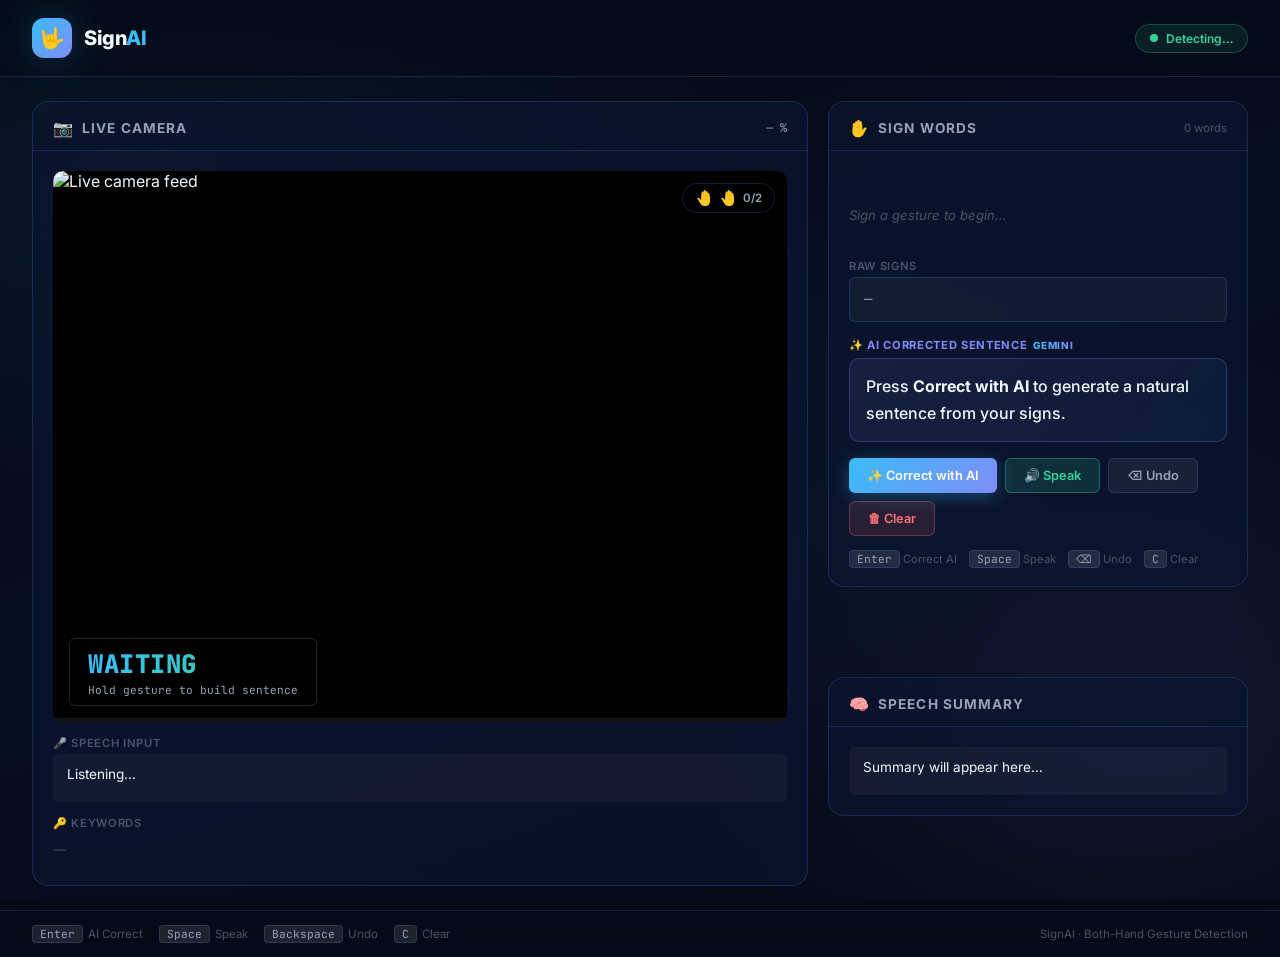
==== web_app/templates/index.html @ 4e998fcb "Initial commit of EduVision Assistant" ====
<!DOCTYPE html>
<html lang="en">
<head>
  <meta charset="UTF-8" />
  <meta name="viewport" content="width=device-width, initial-scale=1.0"/>
  <title>Sign Language AI — Gesture to Sentence</title>
  <meta name="description" content="AI-powered sign language gesture detection that converts both-hand signs into natural English sentences in real time."/>
  <link rel="preconnect" href="https://fonts.googleapis.com">
  <link href="https://fonts.googleapis.com/css2?family=Inter:wght@300;400;500;600;700;800&family=JetBrains+Mono:wght@400;500&display=swap" rel="stylesheet">

  <style>
    /* ── Reset & Tokens ─────────────────────────────────── */
    *, *::before, *::after { box-sizing: border-box; margin: 0; padding: 0; }

    :root {
      --bg-deep:   #050a18;
      --bg-card:   rgba(12, 22, 48, 0.72);
      --bg-card2:  rgba(15, 28, 60, 0.80);
      --border:    rgba(100, 160, 255, 0.18);
      --border-hi: rgba(100, 200, 255, 0.40);
      --accent1:   #38bdf8;
      --accent2:   #818cf8;
      --accent3:   #34d399;
      --accent4:   #fb923c;
      --danger:    #f87171;
      --text-hi:   #f0f9ff;
      --text-mid:  #94a3b8;
      --text-low:  #475569;
      --glow1: 0 0 40px rgba(56,189,248,.25);
      --glow2: 0 0 40px rgba(129,140,248,.25);
      --radius:    16px;
      --radius-sm: 10px;
      --radius-xs: 6px;
    }

    html { scroll-behavior: smooth; }

    body {
      font-family: 'Inter', sans-serif;
      background: var(--bg-deep);
      color: var(--text-hi);
      min-height: 100vh;
      overflow-x: hidden;
    }

    /* ── Animated background ────────────────────────────── */
    body::before {
      content: '';
      position: fixed; inset: 0; z-index: -1;
      background:
        radial-gradient(ellipse 80% 60% at 10% 20%,  rgba(56,189,248,.08)  0%, transparent 60%),
        radial-gradient(ellipse 60% 70% at 90% 80%,  rgba(129,140,248,.10) 0%, transparent 60%),
        radial-gradient(ellipse 50% 50% at 50% 50%,  rgba(52,211,153,.04)  0%, transparent 70%),
        linear-gradient(160deg, #030711 0%, #060e22 50%, #030711 100%);
      animation: bgShift 20s ease-in-out infinite alternate;
    }
    @keyframes bgShift {
      0%   { opacity: 1; }
      50%  { opacity: 0.85; }
      100% { opacity: 1; }
    }

    /* ── Layout ─────────────────────────────────────────── */
    .app-shell {
      display: grid;
      grid-template-rows: auto 1fr auto;
      min-height: 100vh;
      gap: 0;
    }

    /* ── Header ─────────────────────────────────────────── */
    header {
      padding: 18px 32px;
      display: flex;
      align-items: center;
      justify-content: space-between;
      border-bottom: 1px solid var(--border);
      backdrop-filter: blur(12px);
      background: rgba(5,10,24,.60);
      position: sticky; top: 0; z-index: 100;
    }

    .logo {
      display: flex; align-items: center; gap: 12px;
    }
    .logo-icon {
      width: 40px; height: 40px; border-radius: 12px;
      background: linear-gradient(135deg, var(--accent1), var(--accent2));
      display: flex; align-items: center; justify-content: center;
      font-size: 20px;
      box-shadow: var(--glow1);
    }
    .logo-text { font-size: 1.25rem; font-weight: 800; letter-spacing: -.4px; }
    .logo-text span { color: var(--accent1); }

    .status-pill {
      display: flex; align-items: center; gap: 8px;
      padding: 6px 14px; border-radius: 999px;
      background: rgba(52,211,153,.1);
      border: 1px solid rgba(52,211,153,.25);
      font-size: .75rem; font-weight: 600; color: var(--accent3);
    }
    .status-dot {
      width: 8px; height: 8px; border-radius: 50%;
      background: var(--accent3);
      animation: pulse-dot 1.6s ease-in-out infinite;
    }
    @keyframes pulse-dot {
      0%,100% { opacity: 1; transform: scale(1); }
      50%      { opacity: .5; transform: scale(.7); }
    }

    /* ── Main grid ──────────────────────────────────────── */
    main {
      display: grid;
      grid-template-columns: 1fr 420px;
      grid-template-rows: auto auto;
      gap: 20px;
      padding: 24px 32px;
      align-items: start;
    }

    /* ── Card base ──────────────────────────────────────── */
    .card {
      background: var(--bg-card);
      border: 1px solid var(--border);
      border-radius: var(--radius);
      backdrop-filter: blur(18px);
      transition: border-color .3s;
    }
    .card:hover { border-color: var(--border-hi); }
    .card-header {
      display: flex; align-items: center; justify-content: space-between;
      padding: 16px 20px 12px;
      border-bottom: 1px solid var(--border);
    }
    .card-title {
      display: flex; align-items: center; gap: 8px;
      font-size: .85rem; font-weight: 700;
      text-transform: uppercase; letter-spacing: .08em;
      color: var(--text-mid);
    }
    .card-title-icon { font-size: 1rem; }
    .card-body { padding: 20px; }

    /* ── Camera card ────────────────────────────────────── */
    .cam-card {
      grid-row: 1 / 3;
      display: flex; flex-direction: column;
    }
    .cam-wrapper {
      position: relative;
      border-radius: var(--radius-sm);
      overflow: hidden;
      background: #000;
      aspect-ratio: 4/3;
    }
    .cam-wrapper img {
      width: 100%; height: 100%;
      object-fit: cover;
      display: block;
    }

    /* Gesture badge */
    .gesture-badge {
      position: absolute; bottom: 16px; left: 16px;
      background: rgba(0,0,0,.72);
      border: 1px solid rgba(255,255,255,.15);
      border-radius: var(--radius-xs);
      padding: 8px 18px;
      backdrop-filter: blur(10px);
    }
    .gesture-label {
      font-size: 1.6rem; font-weight: 800; letter-spacing: .02em;
      font-family: 'JetBrains Mono', monospace;
      background: linear-gradient(90deg, var(--accent1), var(--accent3));
      -webkit-background-clip: text; -webkit-text-fill-color: transparent;
      background-clip: text;
      transition: all .3s;
    }
    .gesture-meta {
      font-size: .7rem; color: var(--text-mid); margin-top: 2px;
      font-family: 'JetBrains Mono', monospace;
    }

    /* Hands indicator badge */
    .hands-badge {
      position: absolute; top: 12px; right: 12px;
      display: flex; align-items: center; gap: 6px;
      background: rgba(0,0,0,.65); border-radius: 999px;
      padding: 5px 12px; font-size: .72rem; font-weight: 600;
      border: 1px solid var(--border);
      backdrop-filter: blur(8px);
    }
    .hand-icon { font-size: .9rem; transition: filter .3s; }
    .hand-icon.active { filter: drop-shadow(0 0 6px var(--accent3)); }

    /* Confidence bar inside camera */
    .conf-bar-wrap {
      position: absolute; bottom: 0; left: 0; right: 0;
      height: 4px; background: rgba(255,255,255,.08);
    }
    .conf-bar-fill {
      height: 100%; border-radius: 0 2px 0 0;
      background: linear-gradient(90deg, var(--accent3), var(--accent1));
      transition: width .25s ease;
      box-shadow: 0 0 8px var(--accent1);
    }

    /* Stable progress */
    .stable-stripe {
      position: absolute; bottom: 4px; left: 0;
      height: 3px; background: var(--accent3);
      border-radius: 0 2px 0 0;
      width: 0%; transition: width .1s linear;
      box-shadow: 0 0 6px var(--accent3);
    }

    /* ── Sign sentence panel ────────────────────────────── */
    .sentence-panel {
      display: flex; flex-direction: column; gap: 16px;
    }

    /* Word chips row */
    .chips-wrap {
      min-height: 56px;
      display: flex; flex-wrap: wrap; gap: 8px;
      align-items: center;
    }
    .chip {
      display: inline-flex; align-items: center; gap: 6px;
      padding: 6px 14px; border-radius: 999px;
      background: rgba(56,189,248,.12);
      border: 1px solid rgba(56,189,248,.30);
      font-size: .82rem; font-weight: 600;
      color: var(--accent1);
      font-family: 'JetBrains Mono', monospace;
      animation: chipIn .25s cubic-bezier(.175,.885,.32,1.275) both;
    }
    @keyframes chipIn {
      from { transform: scale(0.6) translateY(6px); opacity: 0; }
      to   { transform: scale(1)   translateY(0px); opacity: 1; }
    }
    .chip-idx { font-size: .65rem; opacity: .5; }
    .chips-placeholder {
      font-size: .82rem; color: var(--text-low); font-style: italic;
    }

    /* Raw sentence */
    .raw-sentence {
      font-family: 'JetBrains Mono', monospace;
      font-size: .88rem; color: var(--text-mid);
      min-height: 28px; line-height: 1.6;
      padding: 10px 14px;
      background: rgba(255,255,255,.04);
      border-radius: var(--radius-xs);
      border: 1px solid var(--border);
      word-break: break-word;
    }
    .raw-label { font-size: .7rem; color: var(--text-low); margin-bottom: 4px; font-weight: 600; text-transform: uppercase; letter-spacing: .06em; }

    /* AI corrected */
    .ai-sentence {
      font-size: 1rem; font-weight: 500; color: var(--text-hi);
      min-height: 36px; line-height: 1.7;
      padding: 14px 16px;
      background: linear-gradient(135deg, rgba(129,140,248,.10), rgba(56,189,248,.06));
      border-radius: var(--radius-sm);
      border: 1px solid rgba(129,140,248,.25);
      word-break: break-word;
      transition: all .4s;
    }
    .ai-sentence.correcting {
      animation: aiPulse 1.2s ease-in-out infinite;
    }
    @keyframes aiPulse {
      0%,100% { border-color: rgba(129,140,248,.25); }
      50%      { border-color: rgba(129,140,248,.70); box-shadow: 0 0 20px rgba(129,140,248,.2); }
    }
    .ai-label {
      font-size: .7rem; color: var(--accent2);
      margin-bottom: 6px; font-weight: 700;
      text-transform: uppercase; letter-spacing: .06em;
      display: flex; align-items: center; gap: 6px;
    }
    .ai-badge {
      background: linear-gradient(90deg, var(--accent1), var(--accent2));
      -webkit-background-clip: text; -webkit-text-fill-color: transparent;
      background-clip: text;
      font-size: .62rem; font-weight: 800;
    }

    /* Action buttons */
    .btn-row {
      display: flex; gap: 8px; flex-wrap: wrap;
    }
    .btn {
      display: inline-flex; align-items: center; gap: 6px;
      padding: 9px 18px; border-radius: var(--radius-xs);
      font-family: 'Inter', sans-serif;
      font-size: .8rem; font-weight: 600;
      cursor: pointer; border: none;
      transition: all .2s; white-space: nowrap;
    }
    .btn:active { transform: scale(.95); }

    .btn-primary {
      background: linear-gradient(135deg, var(--accent1), var(--accent2));
      color: #fff;
      box-shadow: 0 4px 18px rgba(56,189,248,.30);
    }
    .btn-primary:hover { box-shadow: 0 6px 24px rgba(56,189,248,.50); }

    .btn-success {
      background: rgba(52,211,153,.15);
      border: 1px solid rgba(52,211,153,.35);
      color: var(--accent3);
    }
    .btn-success:hover { background: rgba(52,211,153,.25); }

    .btn-ghost {
      background: rgba(255,255,255,.06);
      border: 1px solid var(--border);
      color: var(--text-mid);
    }
    .btn-ghost:hover { background: rgba(255,255,255,.10); color: var(--text-hi); }

    .btn-danger {
      background: rgba(248,113,113,.12);
      border: 1px solid rgba(248,113,113,.30);
      color: var(--danger);
    }
    .btn-danger:hover { background: rgba(248,113,113,.22); }

    .btn:disabled { opacity: .45; cursor: not-allowed; transform: none !important; }

    /* ── Speech / Keywords ──────────────────────────────── */
    .info-grid {
      display: grid; grid-template-columns: 1fr 1fr; gap: 14px;
    }
    .info-text {
      font-size: .85rem; color: var(--text-hi); line-height: 1.6;
      padding: 10px 14px;
      background: rgba(255,255,255,.04);
      border-radius: var(--radius-xs);
      min-height: 48px;
    }
    .kw-wrap { display: flex; flex-wrap: wrap; gap: 6px; padding: 8px 0; }
    .kw-tag {
      padding: 3px 10px; border-radius: 999px;
      background: rgba(251,146,60,.10);
      border: 1px solid rgba(251,146,60,.25);
      font-size: .73rem; font-weight: 600;
      color: var(--accent4);
    }

    /* ── Footer ─────────────────────────────────────────── */
    footer {
      padding: 14px 32px;
      border-top: 1px solid var(--border);
      display: flex; align-items: center; justify-content: space-between;
      backdrop-filter: blur(12px);
      background: rgba(5,10,24,.60);
    }
    .kbd-hint {
      display: flex; gap: 16px; flex-wrap: wrap;
      font-size: .72rem; color: var(--text-low);
    }
    .kbd-hint span { display: flex; align-items: center; gap: 5px; }
    kbd {
      background: rgba(255,255,255,.1);
      border: 1px solid var(--border);
      border-radius: 4px; padding: 1px 7px;
      font-family: 'JetBrains Mono', monospace;
      font-size: .7rem; color: var(--text-mid);
    }
    .footer-brand { font-size: .72rem; color: var(--text-low); }

    /* ── Toast notification ─────────────────────────────── */
    #toast {
      position: fixed; bottom: 80px; right: 24px; z-index: 999;
      background: rgba(15,28,60,.95);
      border: 1px solid var(--border-hi);
      border-radius: var(--radius-sm);
      padding: 12px 20px;
      font-size: .82rem; color: var(--text-hi);
      backdrop-filter: blur(16px);
      transform: translateY(20px); opacity: 0;
      transition: all .3s; pointer-events: none;
      box-shadow: 0 8px 32px rgba(0,0,0,.40);
    }
    #toast.show { transform: translateY(0); opacity: 1; }

    /* ── Scrollbar ──────────────────────────────────────── */
    ::-webkit-scrollbar { width: 6px; }
    ::-webkit-scrollbar-track { background: transparent; }
    ::-webkit-scrollbar-thumb { background: var(--border); border-radius: 3px; }

    /* ── Responsive ─────────────────────────────────────── */
    @media (max-width: 900px) {
      main { grid-template-columns: 1fr; grid-template-rows: auto; }
      .cam-card { grid-row: auto; }
      header, footer { padding: 14px 20px; }
      main { padding: 16px 20px; }
    }
  </style>
</head>

<body>
<div class="app-shell">

  <!-- ══ HEADER ══════════════════════════════════════════ -->
  <header>
    <div class="logo">
      <div class="logo-icon">🤟</div>
      <div class="logo-text">Sign<span>AI</span></div>
    </div>
    <div style="display:flex; gap:12px; align-items:center;">
      <div class="status-pill">
        <span class="status-dot"></span>
        <span id="hands-status">Detecting…</span>
      </div>
    </div>
  </header>

  <!-- ══ MAIN ════════════════════════════════════════════ -->
  <main>

    <!-- Camera card (left, tall) -->
    <div class="card cam-card">
      <div class="card-header">
        <div class="card-title">
          <span class="card-title-icon">📷</span> Live Camera
        </div>
        <div id="conf-label" style="font-size:.75rem; color:var(--text-mid); font-family:'JetBrains Mono',monospace;">— %</div>
      </div>
      <div class="card-body" style="flex:1; display:flex; flex-direction:column; gap:14px;">
        <div class="cam-wrapper">
          <img src="/video" id="cam-feed" alt="Live camera feed"/>

          <!-- Hands badges -->
          <div class="hands-badge">
            <span class="hand-icon" id="hand-l" title="Left hand">🤚</span>
            <span class="hand-icon" id="hand-r" title="Right hand">🤚</span>
            <span id="hand-count-text" style="color:var(--text-mid)">0/2</span>
          </div>

          <!-- Gesture overlay badge -->
          <div class="gesture-badge">
            <div class="gesture-label" id="gesture-main">WAITING</div>
            <div class="gesture-meta" id="gesture-meta">Hold gesture to build sentence</div>
          </div>

          <!-- Confidence bar -->
          <div class="conf-bar-wrap">
            <div class="conf-bar-fill" id="conf-bar" style="width:0%"></div>
          </div>

          <!-- Stable progress stripe -->
          <div class="stable-stripe" id="stable-stripe"></div>
        </div>

        <!-- Quick info: speech input -->
        <div>
          <div class="raw-label">🎤 Speech Input</div>
          <div class="info-text" id="speech-text">Listening…</div>
        </div>

        <!-- Keywords -->
        <div>
          <div class="raw-label">🔑 Keywords</div>
          <div class="kw-wrap" id="keywords-wrap">
            <span style="color:var(--text-low); font-size:.8rem;">—</span>
          </div>
        </div>
      </div>
    </div>

    <!-- ── Sign sentence panel (right, top) ── -->
    <div class="card sentence-panel" style="padding:0;">
      <div class="card-header">
        <div class="card-title">
          <span class="card-title-icon">✋</span> Sign Words
        </div>
        <div style="font-size:.72rem; color:var(--text-low);" id="word-count">0 words</div>
      </div>
      <div class="card-body" style="display:flex; flex-direction:column; gap:16px;">

        <!-- Chips -->
        <div class="chips-wrap" id="chips-container">
          <span class="chips-placeholder" id="chips-placeholder">Sign a gesture to begin…</span>
        </div>

        <!-- Raw sentence -->
        <div>
          <div class="raw-label">Raw Signs</div>
          <div class="raw-sentence" id="raw-sentence">—</div>
        </div>

        <!-- AI corrected sentence -->
        <div>
          <div class="ai-label">
            <span>✨ AI Corrected Sentence</span>
            <span class="ai-badge">GEMINI</span>
          </div>
          <div class="ai-sentence" id="ai-sentence">Press <strong>Correct with AI</strong> to generate a natural sentence from your signs.</div>
        </div>

        <!-- Action buttons -->
        <div class="btn-row">
          <button class="btn btn-primary" id="btn-correct" onclick="correctWithAI()">
            ✨ Correct with AI
          </button>
          <button class="btn btn-success" id="btn-speak" onclick="speakSentence()">
            🔊 Speak
          </button>
          <button class="btn btn-ghost" id="btn-backspace" onclick="backspace()">
            ⌫ Undo
          </button>
          <button class="btn btn-danger" id="btn-clear" onclick="clearAll()">
            🗑 Clear
          </button>
        </div>

        <!-- Keyboard shortcuts reminder -->
        <div style="font-size:.7rem; color:var(--text-low); display:flex; gap:12px; flex-wrap:wrap;">
          <span><kbd>Enter</kbd> Correct AI</span>
          <span><kbd>Space</kbd> Speak</span>
          <span><kbd>⌫</kbd> Undo</span>
          <span><kbd>C</kbd> Clear</span>
        </div>
      </div>
    </div>

    <!-- ── Summary panel (right, bottom) ── -->
    <div class="card" style="padding:0;">
      <div class="card-header">
        <div class="card-title">
          <span class="card-title-icon">🧠</span> Speech Summary
        </div>
      </div>
      <div class="card-body">
        <div class="info-text" id="summary-text">Summary will appear here…</div>
      </div>
    </div>

  </main>

  <!-- ══ FOOTER ══════════════════════════════════════════ -->
  <footer>
    <div class="kbd-hint">
      <span><kbd>Enter</kbd> AI Correct</span>
      <span><kbd>Space</kbd> Speak</span>
      <span><kbd>Backspace</kbd> Undo</span>
      <span><kbd>C</kbd> Clear</span>
    </div>
    <div class="footer-brand">SignAI · Both-Hand Gesture Detection</div>
  </footer>
</div>

<!-- Toast -->
<div id="toast"></div>

<script>
/* ════════════════════════════════════════════════════════
   STATE
════════════════════════════════════════════════════════ */
let currentGesture    = 'WAITING';
let currentWords      = [];
let isCorrecting      = false;
let prevWordCount     = 0;
let toastTimer        = null;

/* ════════════════════════════════════════════════════════
   POLL GESTURE (200 ms)
════════════════════════════════════════════════════════ */
async function pollGesture() {
  try {
    const r = await fetch('/gesture');
    const d = await r.json();
    const g = d.gesture || 'WAITING';
    const c = d.confidence || 0;
    const h = d.hands || 0;

    // Update gesture label
    const el = document.getElementById('gesture-main');
    if (g !== currentGesture) {
      el.style.animation = 'none';
      el.offsetHeight;    // reflow
      el.style.animation = '';
      el.textContent = g;
      currentGesture = g;
    }
    document.getElementById('gesture-meta').textContent =
      g === 'WAITING' ? 'Hold a gesture to build a sentence' :
      g === 'Unknown' ? 'Low confidence — try again' :
      `Detected (${c}% confidence)`;

    // Confidence bar
    document.getElementById('conf-bar').style.width = c + '%';
    document.getElementById('conf-label').textContent = c.toFixed(0) + '%';

    // Hands indicators
    const handL = document.getElementById('hand-l');
    const handR = document.getElementById('hand-r');
    const hActive = 'hand-icon active';
    if (h === 0) {
      handL.className = 'hand-icon'; handR.className = 'hand-icon';
    } else if (h === 1) {
      handL.className = hActive; handR.className = 'hand-icon';
    } else {
      handL.className = hActive; handR.className = hActive;
    }
    document.getElementById('hand-count-text').textContent = `${h}/2`;
    document.getElementById('hands-status').textContent =
      h === 0 ? 'No hand detected' :
      h === 1 ? '1 hand detected'  :
                'Both hands detected';

  } catch(e) {}
}

/* ════════════════════════════════════════════════════════
   POLL SENTENCE (300 ms)
════════════════════════════════════════════════════════ */
async function pollSentence() {
  try {
    const r = await fetch('/sentence');
    const d = await r.json();

    currentWords  = d.words  || [];
    const raw     = d.raw    || '';
    const ai      = d.corrected || '';
    isCorrecting  = d.is_correcting || false;

    // Word count badge
    document.getElementById('word-count').textContent =
      currentWords.length === 0 ? '0 words' :
      currentWords.length === 1 ? '1 word'  :
      currentWords.length + ' words';

    // Chips
    renderChips(currentWords);

    // Raw sentence
    document.getElementById('raw-sentence').textContent = raw || '—';

    // AI sentence
    const aiEl = document.getElementById('ai-sentence');
    if (isCorrecting) {
      aiEl.textContent = '✨ Correcting with Gemini AI…';
      aiEl.classList.add('correcting');
    } else {
      aiEl.classList.remove('correcting');
      if (ai && ai !== 'Correcting…') {
        aiEl.innerHTML = '<strong>' + escHtml(ai) + '</strong>';
      } else if (!ai) {
        aiEl.innerHTML = 'Press <strong>Correct with AI</strong> to generate a natural sentence.';
      }
    }

    // Flash new word
    if (currentWords.length > prevWordCount) {
      showToast('✋ "' + currentWords[currentWords.length - 1] + '" added!');
    }
    prevWordCount = currentWords.length;

    // Button states
    const hasWords = currentWords.length > 0;
    document.getElementById('btn-correct').disabled   = !hasWords || isCorrecting;
    document.getElementById('btn-speak').disabled     = false;
    document.getElementById('btn-backspace').disabled = !hasWords;
    document.getElementById('btn-clear').disabled     = !hasWords;

  } catch(e) {}
}

/* ════════════════════════════════════════════════════════
   POLL SPEECH / SUMMARY / KEYWORDS (1s)
════════════════════════════════════════════════════════ */
async function pollExtras() {
  try {
    const [st, su, kw] = await Promise.all([
      fetch('/teacher_text').then(r=>r.json()),
      fetch('/summary').then(r=>r.json()),
      fetch('/keywords').then(r=>r.json()),
    ]);
    document.getElementById('speech-text').textContent = st.text || '—';
    document.getElementById('summary-text').textContent = su.summary || '—';

    const kwWrap = document.getElementById('keywords-wrap');
    if (kw.keywords && kw.keywords.length > 0) {
      kwWrap.innerHTML = kw.keywords.map(
        k => `<span class="kw-tag">${escHtml(k)}</span>`
      ).join('');
    }
  } catch(e) {}
}

/* ════════════════════════════════════════════════════════
   RENDER CHIPS
════════════════════════════════════════════════════════ */
function renderChips(words) {
  const container = document.getElementById('chips-container');
  const placeholder = document.getElementById('chips-placeholder');

  if (!words || words.length === 0) {
    placeholder.style.display = 'inline';
    // Remove all chips
    [...container.querySelectorAll('.chip')].forEach(c => c.remove());
    return;
  }

  placeholder.style.display = 'none';

  // Sync chips: add missing, remove extra
  const existing = [...container.querySelectorAll('.chip')];

  // Remove extras
  while (existing.length > words.length) {
    existing.pop().remove();
  }

  // Update / add
  words.forEach((word, idx) => {
    if (idx < existing.length) {
      // Update existing chip text if changed
      existing[idx].querySelector('.chip-word').textContent = word;
    } else {
      // Create new chip
      const chip = document.createElement('span');
      chip.className = 'chip';
      chip.innerHTML = `<span class="chip-idx">${idx+1}.</span><span class="chip-word">${escHtml(word)}</span>`;
      container.appendChild(chip);
    }
  });
}

/* ════════════════════════════════════════════════════════
   ACTIONS
════════════════════════════════════════════════════════ */
async function correctWithAI() {
  if (currentWords.length === 0) { showToast('⚠ No words in sentence yet.'); return; }
  if (isCorrecting) return;
  try {
    const r = await fetch('/ai_correct', {method:'POST'});
    const d = await r.json();
    if (d.status === 'started') {
      showToast('✨ Gemini is correcting your sentence…');
    } else if (d.status === 'error') {
      showToast('⚠ ' + (d.message || 'Error'));
    }
  } catch(e) { showToast('⚠ Network error'); }
}

async function speakSentence() {
  try {
    const r = await fetch('/speak_sentence', {method:'POST'});
    const d = await r.json();
    if (d.status === 'speaking')   showToast('🔊 Speaking: "' + d.text.substring(0,40) + (d.text.length>40?'…':'') + '"');
    else if (d.status === 'empty') showToast('⚠ Nothing to speak yet.');
  } catch(e) {}
}

async function backspace() {
  try {
    const r = await fetch('/backspace_sentence', {method:'POST'});
    const d = await r.json();
    showToast('⌫ Removed last word');
  } catch(e) {}
}

async function clearAll() {
  try {
    await fetch('/clear_sentence', {method:'POST'});
    prevWordCount = 0;
    showToast('🗑 Sentence cleared');
  } catch(e) {}
}

/* ════════════════════════════════════════════════════════
   KEYBOARD SHORTCUTS
════════════════════════════════════════════════════════ */
document.addEventListener('keydown', e => {
  // Don't trigger if typing in an input
  if (e.target.tagName === 'INPUT' || e.target.tagName === 'TEXTAREA') return;

  if (e.key === 'Enter')      { e.preventDefault(); correctWithAI(); }
  if (e.key === ' ')          { e.preventDefault(); speakSentence(); }
  if (e.key === 'Backspace')  { e.preventDefault(); backspace(); }
  if (e.key.toLowerCase() === 'c') { e.preventDefault(); clearAll(); }
});

/* ════════════════════════════════════════════════════════
   TOAST
════════════════════════════════════════════════════════ */
function showToast(msg) {
  const t = document.getElementById('toast');
  t.textContent = msg;
  t.classList.add('show');
  clearTimeout(toastTimer);
  toastTimer = setTimeout(() => t.classList.remove('show'), 2800);
}

/* ════════════════════════════════════════════════════════
   UTILITY
════════════════════════════════════════════════════════ */
function escHtml(s) {
  return s.replace(/&/g,'&amp;').replace(/</g,'&lt;').replace(/>/g,'&gt;');
}

/* ════════════════════════════════════════════════════════
   POLLING INTERVALS
════════════════════════════════════════════════════════ */
pollGesture();
pollSentence();
pollExtras();

setInterval(pollGesture,   200);
setInterval(pollSentence,  300);
setInterval(pollExtras,   1000);
</script>

</body>
</html>
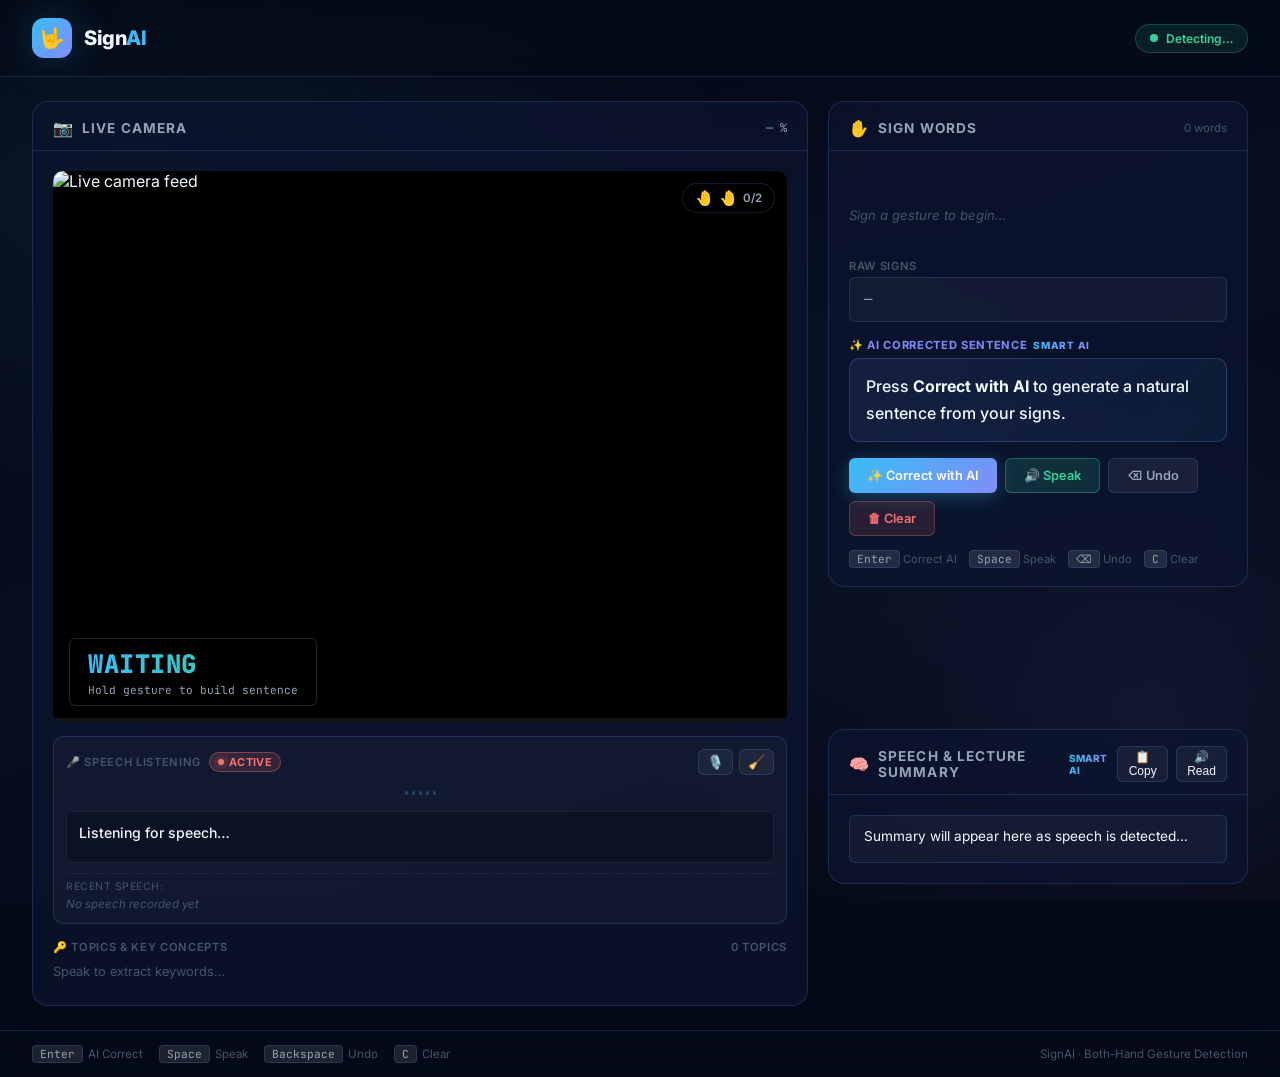
==== commit 6b4b45b9: "Add UI templates, styling, and enhance speech recognition & assistant features" ====
--- a/web_app/templates/index.html
+++ b/web_app/templates/index.html
@@ -334,7 +334,213 @@
 
     .btn:disabled { opacity: .45; cursor: not-allowed; transform: none !important; }
 
-    /* ── Speech / Keywords ──────────────────────────────── */
+    /* ── Speech / Keywords / Audio Visualizer ──────────────── */
+    .speech-control-card {
+      background: rgba(255, 255, 255, 0.03);
+      border: 1px solid var(--border);
+      border-radius: var(--radius-sm);
+      padding: 12px;
+      display: flex;
+      flex-direction: column;
+      gap: 10px;
+    }
+    .speech-header-row {
+      display: flex;
+      justify-content: space-between;
+      align-items: center;
+    }
+    .mic-pill {
+      display: inline-flex;
+      align-items: center;
+      gap: 5px;
+      padding: 2px 8px;
+      border-radius: 999px;
+      font-size: 0.68rem;
+      font-weight: 700;
+      letter-spacing: 0.03em;
+      text-transform: uppercase;
+      transition: all 0.25s ease;
+    }
+    .mic-pill.active {
+      background: rgba(248, 113, 113, 0.15);
+      border: 1px solid rgba(248, 113, 113, 0.4);
+      color: #f87171;
+    }
+    .mic-pill.active .mic-dot {
+      background: #f87171;
+      box-shadow: 0 0 8px #f87171;
+      animation: pulseMic 1.2s infinite;
+    }
+    .mic-pill.paused {
+      background: rgba(148, 163, 184, 0.15);
+      border: 1px solid rgba(148, 163, 184, 0.3);
+      color: var(--text-mid);
+    }
+    .mic-pill.paused .mic-dot {
+      background: var(--text-mid);
+    }
+    .mic-dot {
+      width: 6px;
+      height: 6px;
+      border-radius: 50%;
+    }
+    @keyframes pulseMic {
+      0%, 100% { opacity: 1; transform: scale(1); }
+      50% { opacity: 0.4; transform: scale(0.8); }
+    }
+
+    .speech-actions {
+      display: flex;
+      gap: 6px;
+      align-items: center;
+    }
+    .btn-icon {
+      background: rgba(255, 255, 255, 0.06);
+      border: 1px solid var(--border);
+      border-radius: var(--radius-xs);
+      color: var(--text-hi);
+      font-size: 0.85rem;
+      padding: 4px 8px;
+      cursor: pointer;
+      display: inline-flex;
+      align-items: center;
+      justify-content: center;
+      transition: all 0.2s;
+    }
+    .btn-icon:hover {
+      background: rgba(255, 255, 255, 0.12);
+      border-color: var(--border-hi);
+      transform: translateY(-1px);
+    }
+    .btn-icon-sm {
+      background: rgba(255, 255, 255, 0.05);
+      border: 1px solid var(--border);
+      border-radius: var(--radius-xs);
+      color: var(--text-hi);
+      font-size: 0.75rem;
+      padding: 3px 6px;
+      cursor: pointer;
+      transition: all 0.2s;
+    }
+    .btn-icon-sm:hover {
+      background: rgba(255, 255, 255, 0.12);
+      border-color: var(--border-hi);
+    }
+
+    /* Soundwave bars */
+    .sound-wave-container {
+      display: flex;
+      align-items: center;
+      justify-content: center;
+      gap: 4px;
+      height: 16px;
+      opacity: 0.3;
+      transition: opacity 0.3s;
+    }
+    .sound-wave-container.speaking {
+      opacity: 1;
+    }
+    .wave-bar {
+      width: 3px;
+      height: 4px;
+      background: var(--accent1);
+      border-radius: 2px;
+      transition: height 0.1s ease;
+    }
+    .sound-wave-container.speaking .wave-bar {
+      animation: soundWave 0.8s ease-in-out infinite alternate;
+    }
+    .sound-wave-container.speaking .wave-bar:nth-child(2) { animation-delay: 0.15s; }
+    .sound-wave-container.speaking .wave-bar:nth-child(3) { animation-delay: 0.3s; }
+    .sound-wave-container.speaking .wave-bar:nth-child(4) { animation-delay: 0.45s; }
+    .sound-wave-container.speaking .wave-bar:nth-child(5) { animation-delay: 0.6s; }
+
+    @keyframes soundWave {
+      0%   { height: 4px; }
+      100% { height: 16px; }
+    }
+
+    /* Speech box */
+    .speech-display-box {
+      background: rgba(0, 0, 0, 0.25);
+      border: 1px solid rgba(255, 255, 255, 0.07);
+      border-radius: var(--radius-xs);
+      padding: 10px 12px;
+      min-height: 52px;
+      display: flex;
+      flex-direction: column;
+      gap: 4px;
+    }
+    .speech-live-text {
+      font-size: 0.88rem;
+      color: var(--text-hi);
+      line-height: 1.5;
+      font-weight: 500;
+    }
+    .speech-interim-text {
+      font-size: 0.82rem;
+      color: var(--accent1);
+      font-style: italic;
+      line-height: 1.4;
+      opacity: 0.9;
+    }
+
+    /* Recent Utterances */
+    .speech-recent-wrap {
+      border-top: 1px dashed rgba(255, 255, 255, 0.08);
+      padding-top: 6px;
+      display: flex;
+      flex-direction: column;
+      gap: 4px;
+    }
+    .recent-label {
+      font-size: 0.65rem;
+      text-transform: uppercase;
+      color: var(--text-low);
+      letter-spacing: 0.05em;
+    }
+    .recent-list {
+      display: flex;
+      flex-direction: column;
+      gap: 3px;
+      max-height: 80px;
+      overflow-y: auto;
+    }
+    .recent-item {
+      font-size: 0.75rem;
+      color: var(--text-mid);
+      background: rgba(255, 255, 255, 0.02);
+      padding: 3px 6px;
+      border-radius: 4px;
+      display: flex;
+      align-items: center;
+      gap: 5px;
+    }
+    .recent-item::before {
+      content: '•';
+      color: var(--accent2);
+    }
+    .recent-empty {
+      font-size: 0.72rem;
+      color: var(--text-low);
+      font-style: italic;
+    }
+
+    /* Summary Box */
+    .summary-box {
+      font-size: 0.88rem;
+      color: var(--text-hi);
+      line-height: 1.6;
+      padding: 14px 16px;
+      background: rgba(255, 255, 255, 0.03);
+      border-radius: var(--radius-xs);
+      border: 1px solid var(--border);
+      min-height: 70px;
+    }
+    .summary-box.updating {
+      opacity: 0.65;
+    }
+
     .info-grid {
       display: grid; grid-template-columns: 1fr 1fr; gap: 14px;
     }
@@ -345,13 +551,19 @@
       border-radius: var(--radius-xs);
       min-height: 48px;
     }
-    .kw-wrap { display: flex; flex-wrap: wrap; gap: 6px; padding: 8px 0; }
+    .kw-wrap { display: flex; flex-wrap: wrap; gap: 6px; padding: 6px 0; }
     .kw-tag {
-      padding: 3px 10px; border-radius: 999px;
-      background: rgba(251,146,60,.10);
-      border: 1px solid rgba(251,146,60,.25);
+      padding: 4px 11px; border-radius: 999px;
+      background: linear-gradient(135deg, rgba(251,146,60,.12), rgba(244,63,94,.12));
+      border: 1px solid rgba(251,146,60,.30);
       font-size: .73rem; font-weight: 600;
       color: var(--accent4);
+      box-shadow: 0 2px 6px rgba(0,0,0,.2);
+      transition: all .2s;
+    }
+    .kw-tag:hover {
+      transform: translateY(-1px);
+      border-color: var(--accent4);
     }
 
     /* ── Footer ─────────────────────────────────────────── */
@@ -460,17 +672,57 @@
           <div class="stable-stripe" id="stable-stripe"></div>
         </div>
 
-        <!-- Quick info: speech input -->
-        <div>
-          <div class="raw-label">🎤 Speech Input</div>
-          <div class="info-text" id="speech-text">Listening…</div>
+        <!-- Enhanced Speech Input Section -->
+        <div class="speech-control-card">
+          <div class="speech-header-row">
+            <div class="raw-label" style="margin-bottom:0; display:flex; align-items:center; gap:8px;">
+              <span>🎤 Speech Listening</span>
+              <span id="mic-status-pill" class="mic-pill active">
+                <span class="mic-dot"></span>
+                <span id="mic-status-text">Active</span>
+              </span>
+            </div>
+            <div class="speech-actions">
+              <button class="btn-icon" id="btn-toggle-mic" onclick="toggleMicrophone()" title="Toggle Microphone">
+                <span id="mic-btn-icon">🎙️</span>
+              </button>
+              <button class="btn-icon" onclick="clearSpeech()" title="Clear Speech History">
+                <span>🧹</span>
+              </button>
+            </div>
+          </div>
+
+          <!-- Soundwave Visualizer Bars -->
+          <div class="sound-wave-container" id="sound-wave">
+            <div class="wave-bar"></div>
+            <div class="wave-bar"></div>
+            <div class="wave-bar"></div>
+            <div class="wave-bar"></div>
+            <div class="wave-bar"></div>
+          </div>
+
+          <!-- Live Speech Container -->
+          <div class="speech-display-box" id="speech-display">
+            <div class="speech-live-text" id="speech-text">Listening for speech…</div>
+            <div class="speech-interim-text" id="speech-interim"></div>
+          </div>
+
+          <div class="speech-recent-wrap" id="speech-recent-wrap">
+            <div class="recent-label">Recent Speech:</div>
+            <div class="recent-list" id="speech-history-list">
+              <span class="recent-empty">No speech recorded yet</span>
+            </div>
+          </div>
         </div>
 
         <!-- Keywords -->
-        <div>
-          <div class="raw-label">🔑 Keywords</div>
+        <div style="margin-top:2px;">
+          <div class="raw-label" style="display:flex; justify-content:space-between; align-items:center;">
+            <span>🔑 Topics & Key Concepts</span>
+            <span id="kw-count" style="font-size:.7rem; color:var(--text-low);">0 topics</span>
+          </div>
           <div class="kw-wrap" id="keywords-wrap">
-            <span style="color:var(--text-low); font-size:.8rem;">—</span>
+            <span style="color:var(--text-low); font-size:.8rem;">Speak to extract keywords…</span>
           </div>
         </div>
       </div>
@@ -501,7 +753,7 @@
         <div>
           <div class="ai-label">
             <span>✨ AI Corrected Sentence</span>
-            <span class="ai-badge">GEMINI</span>
+            <span class="ai-badge">SMART AI</span>
           </div>
           <div class="ai-sentence" id="ai-sentence">Press <strong>Correct with AI</strong> to generate a natural sentence from your signs.</div>
         </div>
@@ -533,14 +785,19 @@
     </div>
 
     <!-- ── Summary panel (right, bottom) ── -->
-    <div class="card" style="padding:0;">
-      <div class="card-header">
+    <div class="card" style="padding:0; display:flex; flex-direction:column;">
+      <div class="card-header" style="display:flex; justify-content:space-between; align-items:center;">
         <div class="card-title">
-          <span class="card-title-icon">🧠</span> Speech Summary
+          <span class="card-title-icon">🧠</span> Speech & Lecture Summary
+        </div>
+        <div style="display:flex; gap:8px; align-items:center;">
+          <span class="ai-badge" id="summary-ai-badge">SMART AI</span>
+          <button class="btn-icon-sm" onclick="copySummary()" title="Copy Summary">📋 Copy</button>
+          <button class="btn-icon-sm" onclick="speakSummary()" title="Read Summary Aloud">🔊 Read</button>
         </div>
       </div>
-      <div class="card-body">
-        <div class="info-text" id="summary-text">Summary will appear here…</div>
+      <div class="card-body" style="flex:1;">
+        <div class="info-text summary-box" id="summary-text">Summary will appear here as speech is detected…</div>
       </div>
     </div>
 
@@ -648,7 +905,7 @@
     // AI sentence
     const aiEl = document.getElementById('ai-sentence');
     if (isCorrecting) {
-      aiEl.textContent = '✨ Correcting with Gemini AI…';
+      aiEl.textContent = '✨ Correcting with SMART AI AI…';
       aiEl.classList.add('correcting');
     } else {
       aiEl.classList.remove('correcting');
@@ -676,24 +933,263 @@
 }
 
 /* ════════════════════════════════════════════════════════
-   POLL SPEECH / SUMMARY / KEYWORDS (1s)
+   WEB SPEECH RECOGNITION (BROWSER MIC - REAL-TIME & ZERO-LAG)
+════════════════════════════════════════════════════════ */
+let speechRecognition   = null;
+let isUserMicActive     = true;
+let isRecognizing       = false;
+let speechRestartTimer  = null;
+let lastServerSpeech    = '';
+let speechHistory       = [];
+
+function initSpeechEngine() {
+  const SpeechRec = window.SpeechRecognition || window.webkitSpeechRecognition;
+  const pill = document.getElementById('mic-status-pill');
+  const pillText = document.getElementById('mic-status-text');
+  const btnIcon = document.getElementById('mic-btn-icon');
+  const soundWave = document.getElementById('sound-wave');
+
+  if (!SpeechRec) {
+    console.warn("Web Speech API not supported in this browser. Falling back to server-side microphone.");
+    if (pill) { pill.className = 'mic-pill'; pillText.textContent = 'Server Mic'; }
+    return;
+  }
+
+  try {
+    speechRecognition = new SpeechRec();
+    speechRecognition.continuous = true;
+    speechRecognition.interimResults = true;
+    speechRecognition.lang = 'en-US';
+    speechRecognition.maxAlternatives = 1;
+
+    speechRecognition.onstart = () => {
+      isRecognizing = true;
+      if (pill) { pill.className = 'mic-pill active'; pillText.textContent = 'Listening'; }
+      if (btnIcon) btnIcon.textContent = '🎙️';
+      if (soundWave) soundWave.classList.add('speaking');
+    };
+
+    speechRecognition.onresult = (event) => {
+      let interim = '';
+      let finalPhrase = '';
+
+      for (let i = event.resultIndex; i < event.results.length; ++i) {
+        const transcript = event.results[i][0].transcript;
+        if (event.results[i].isFinal) {
+          finalPhrase += transcript;
+        } else {
+          interim += transcript;
+        }
+      }
+
+      const interimEl = document.getElementById('speech-interim');
+      if (interimEl) {
+        interimEl.textContent = interim ? `“${interim.trim()}…”` : '';
+      }
+
+      if (interim || finalPhrase) {
+        if (soundWave) soundWave.classList.add('speaking');
+      }
+
+      if (finalPhrase.trim()) {
+        const text = finalPhrase.trim();
+        document.getElementById('speech-text').textContent = text;
+        if (interimEl) interimEl.textContent = '';
+        addSpeechHistoryItem(text);
+
+        // Send to backend for SMART AI AI summarization and state sync
+        fetch('/update_speech', {
+          method: 'POST',
+          headers: { 'Content-Type': 'application/json' },
+          body: JSON.stringify({ text: text, source: 'browser_mic' })
+        }).catch(() => {});
+      }
+    };
+
+    speechRecognition.onerror = (event) => {
+      console.log("[SpeechRecognition Error]", event.error);
+      if (event.error === 'not-allowed' || event.error === 'service-not-allowed') {
+        isUserMicActive = false;
+        if (pill) { pill.className = 'mic-pill paused'; pillText.textContent = 'Permission Denied'; }
+        if (btnIcon) btnIcon.textContent = '🔇';
+        showToast('⚠️ Microphone access blocked. Please allow mic in browser settings.');
+      }
+    };
+
+    speechRecognition.onend = () => {
+      isRecognizing = false;
+      if (soundWave) soundWave.classList.remove('speaking');
+      // If user wants microphone to stay on, auto-restart smoothly
+      if (isUserMicActive) {
+        clearTimeout(speechRestartTimer);
+        speechRestartTimer = setTimeout(() => {
+          if (isUserMicActive && !isRecognizing) {
+            try { speechRecognition.start(); } catch(e) {}
+          }
+        }, 250);
+      } else {
+        if (pill) { pill.className = 'mic-pill paused'; pillText.textContent = 'Paused'; }
+        if (btnIcon) btnIcon.textContent = '🔇';
+      }
+    };
+
+    // Auto-start listening on page load
+    try {
+      speechRecognition.start();
+    } catch(e) {
+      console.log("Speech recognition auto-start deferred:", e);
+    }
+
+  } catch(err) {
+    console.warn("Error initializing SpeechRecognition:", err);
+  }
+}
+
+function toggleMicrophone() {
+  const pill = document.getElementById('mic-status-pill');
+  const pillText = document.getElementById('mic-status-text');
+  const btnIcon = document.getElementById('mic-btn-icon');
+
+  if (!speechRecognition) {
+    showToast('ℹ️ Using server-side microphone.');
+    return;
+  }
+
+  if (isUserMicActive) {
+    isUserMicActive = false;
+    clearTimeout(speechRestartTimer);
+    try { speechRecognition.stop(); } catch(e) {}
+    if (pill) { pill.className = 'mic-pill paused'; pillText.textContent = 'Paused'; }
+    if (btnIcon) btnIcon.textContent = '🔇';
+    showToast('🔇 Microphone paused.');
+  } else {
+    isUserMicActive = true;
+    try { speechRecognition.start(); } catch(e) {}
+    if (pill) { pill.className = 'mic-pill active'; pillText.textContent = 'Listening'; }
+    if (btnIcon) btnIcon.textContent = '🎙️';
+    showToast('🎙️ Microphone active & listening.');
+  }
+}
+
+function addSpeechHistoryItem(text) {
+  if (!text || !text.trim()) return;
+  const list = document.getElementById('speech-history-list');
+  if (!list) return;
+
+  // Avoid consecutive duplicates
+  if (speechHistory.length > 0 && speechHistory[speechHistory.length - 1] === text) return;
+  speechHistory.push(text);
+  if (speechHistory.length > 8) speechHistory.shift();
+
+  renderSpeechHistory(speechHistory);
+}
+
+function renderSpeechHistory(history) {
+  const list = document.getElementById('speech-history-list');
+  if (!list) return;
+  if (!history || history.length === 0) {
+    list.innerHTML = '<span class="recent-empty">No speech recorded yet</span>';
+    return;
+  }
+  list.innerHTML = history.slice().reverse().map(item =>
+    `<div class="recent-item">${escHtml(item)}</div>`
+  ).join('');
+}
+
+async function clearSpeech() {
+  speechHistory = [];
+  renderSpeechHistory([]);
+  document.getElementById('speech-text').textContent = 'Listening for speech…';
+  const interim = document.getElementById('speech-interim');
+  if (interim) interim.textContent = '';
+  document.getElementById('summary-text').textContent = 'Summary will appear here as speech is detected…';
+  document.getElementById('keywords-wrap').innerHTML = '<span style="color:var(--text-low); font-size:.8rem;">Speak to extract keywords…</span>';
+  document.getElementById('kw-count').textContent = '0 topics';
+
+  try {
+    await fetch('/clear_speech', { method: 'POST' });
+    showToast('🧹 Speech & summary cleared.');
+  } catch(e) {}
+}
+
+function copySummary() {
+  const txt = document.getElementById('summary-text').textContent.trim();
+  if (!txt || txt.includes('Summary will appear here')) {
+    showToast('⚠️ No summary to copy yet.');
+    return;
+  }
+  navigator.clipboard.writeText(txt).then(() => {
+    showToast('📋 Summary copied to clipboard!');
+  }).catch(() => {
+    showToast('⚠️ Could not copy summary.');
+  });
+}
+
+function speakSummary() {
+  const txt = document.getElementById('summary-text').textContent.trim();
+  if (!txt || txt.includes('Summary will appear here')) {
+    showToast('⚠️ No summary available to speak.');
+    return;
+  }
+  if ('speechSynthesis' in window) {
+    window.speechSynthesis.cancel();
+    const u = new SpeechSynthesisUtterance(txt);
+    u.rate = 1.0;
+    u.pitch = 1.0;
+    window.speechSynthesis.speak(u);
+    showToast('🔊 Reading summary aloud…');
+  } else {
+    showToast('⚠️ Browser speech synthesis unavailable.');
+  }
+}
+
+/* ════════════════════════════════════════════════════════
+   POLL SPEECH / SUMMARY / KEYWORDS (1.2s)
 ════════════════════════════════════════════════════════ */
 async function pollExtras() {
   try {
-    const [st, su, kw] = await Promise.all([
-      fetch('/teacher_text').then(r=>r.json()),
-      fetch('/summary').then(r=>r.json()),
-      fetch('/keywords').then(r=>r.json()),
-    ]);
-    document.getElementById('speech-text').textContent = st.text || '—';
-    document.getElementById('summary-text').textContent = su.summary || '—';
-
+    const r = await fetch('/teacher_text');
+    const data = await r.json();
+
+    const serverText    = data.text || '';
+    const serverHist    = data.history || [];
+    const serverSummary = data.summary || '';
+    const serverKw      = data.keywords || [];
+    const isSum         = data.is_summarizing || false;
+
+    // Sync speech text if browser didn't already display it
+    const speechEl = document.getElementById('speech-text');
+    if (serverText && serverText !== 'Listening...' && serverText !== lastServerSpeech) {
+      lastServerSpeech = serverText;
+      if (!isRecognizing || speechEl.textContent === 'Listening for speech…') {
+        speechEl.textContent = serverText;
+      }
+    }
+
+    // Sync history if larger
+    if (serverHist.length > speechHistory.length) {
+      speechHistory = serverHist;
+      renderSpeechHistory(speechHistory);
+    }
+
+    // Sync summary
+    const sumEl = document.getElementById('summary-text');
+    if (isSum) {
+      sumEl.innerHTML = '<span style="color:var(--accent1); font-style:italic;">✨ SMART AI is analyzing and summarizing speech…</span>';
+    } else if (serverSummary) {
+      sumEl.textContent = serverSummary;
+    }
+
+    // Sync keywords
     const kwWrap = document.getElementById('keywords-wrap');
-    if (kw.keywords && kw.keywords.length > 0) {
-      kwWrap.innerHTML = kw.keywords.map(
+    const kwCount = document.getElementById('kw-count');
+    if (serverKw && serverKw.length > 0) {
+      if (kwCount) kwCount.textContent = `${serverKw.length} topic${serverKw.length > 1 ? 's' : ''}`;
+      kwWrap.innerHTML = serverKw.map(
         k => `<span class="kw-tag">${escHtml(k)}</span>`
       ).join('');
     }
+
   } catch(e) {}
 }
 
@@ -746,7 +1242,7 @@
     const r = await fetch('/ai_correct', {method:'POST'});
     const d = await r.json();
     if (d.status === 'started') {
-      showToast('✨ Gemini is correcting your sentence…');
+      showToast('✨ SMART AI is correcting your sentence…');
     } else if (d.status === 'error') {
       showToast('⚠ ' + (d.message || 'Error'));
     }
@@ -815,6 +1311,14 @@
 pollGesture();
 pollSentence();
 pollExtras();
+initSpeechEngine();
+
+// Ensure audio context or speech starts if browser requires user click
+document.addEventListener('click', () => {
+  if (isUserMicActive && (!speechRecognition || !isRecognizing)) {
+    try { speechRecognition && speechRecognition.start(); } catch(e) {}
+  }
+}, { once: true });
 
 setInterval(pollGesture,   200);
 setInterval(pollSentence,  300);
